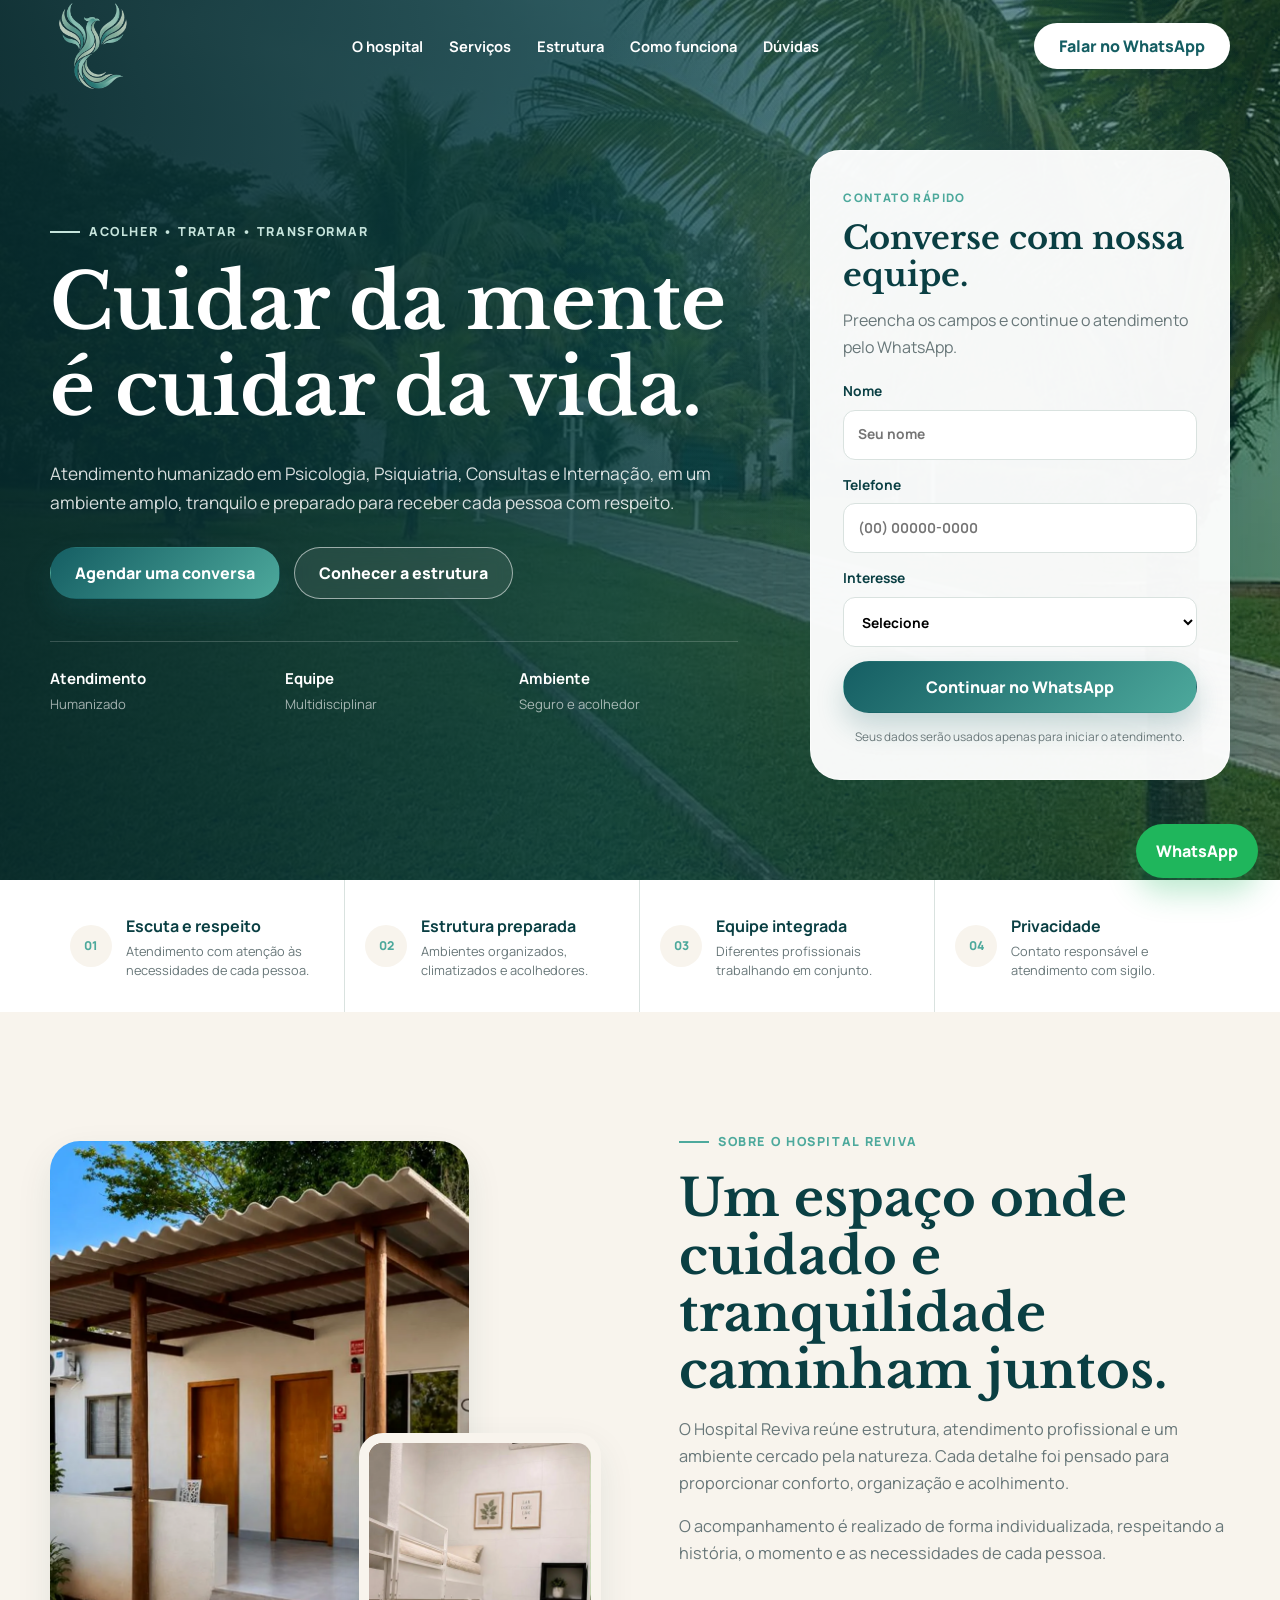
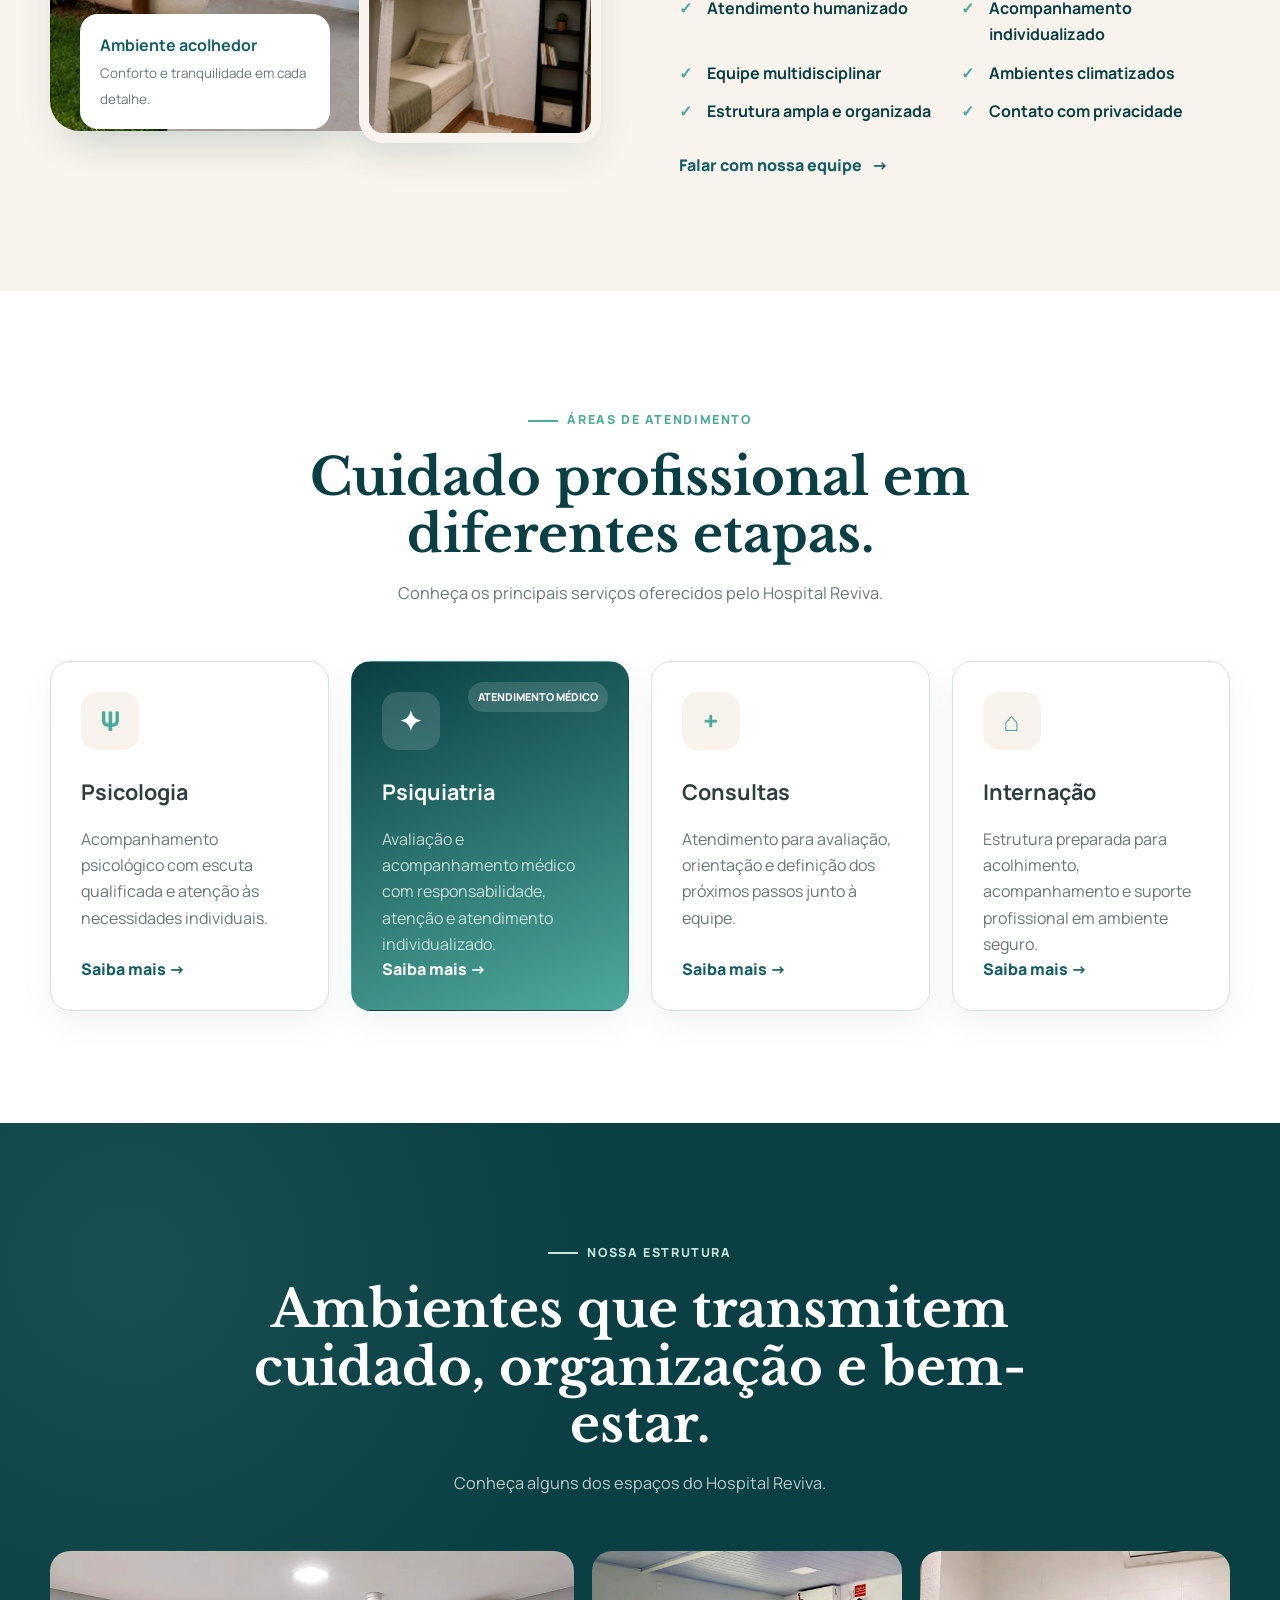
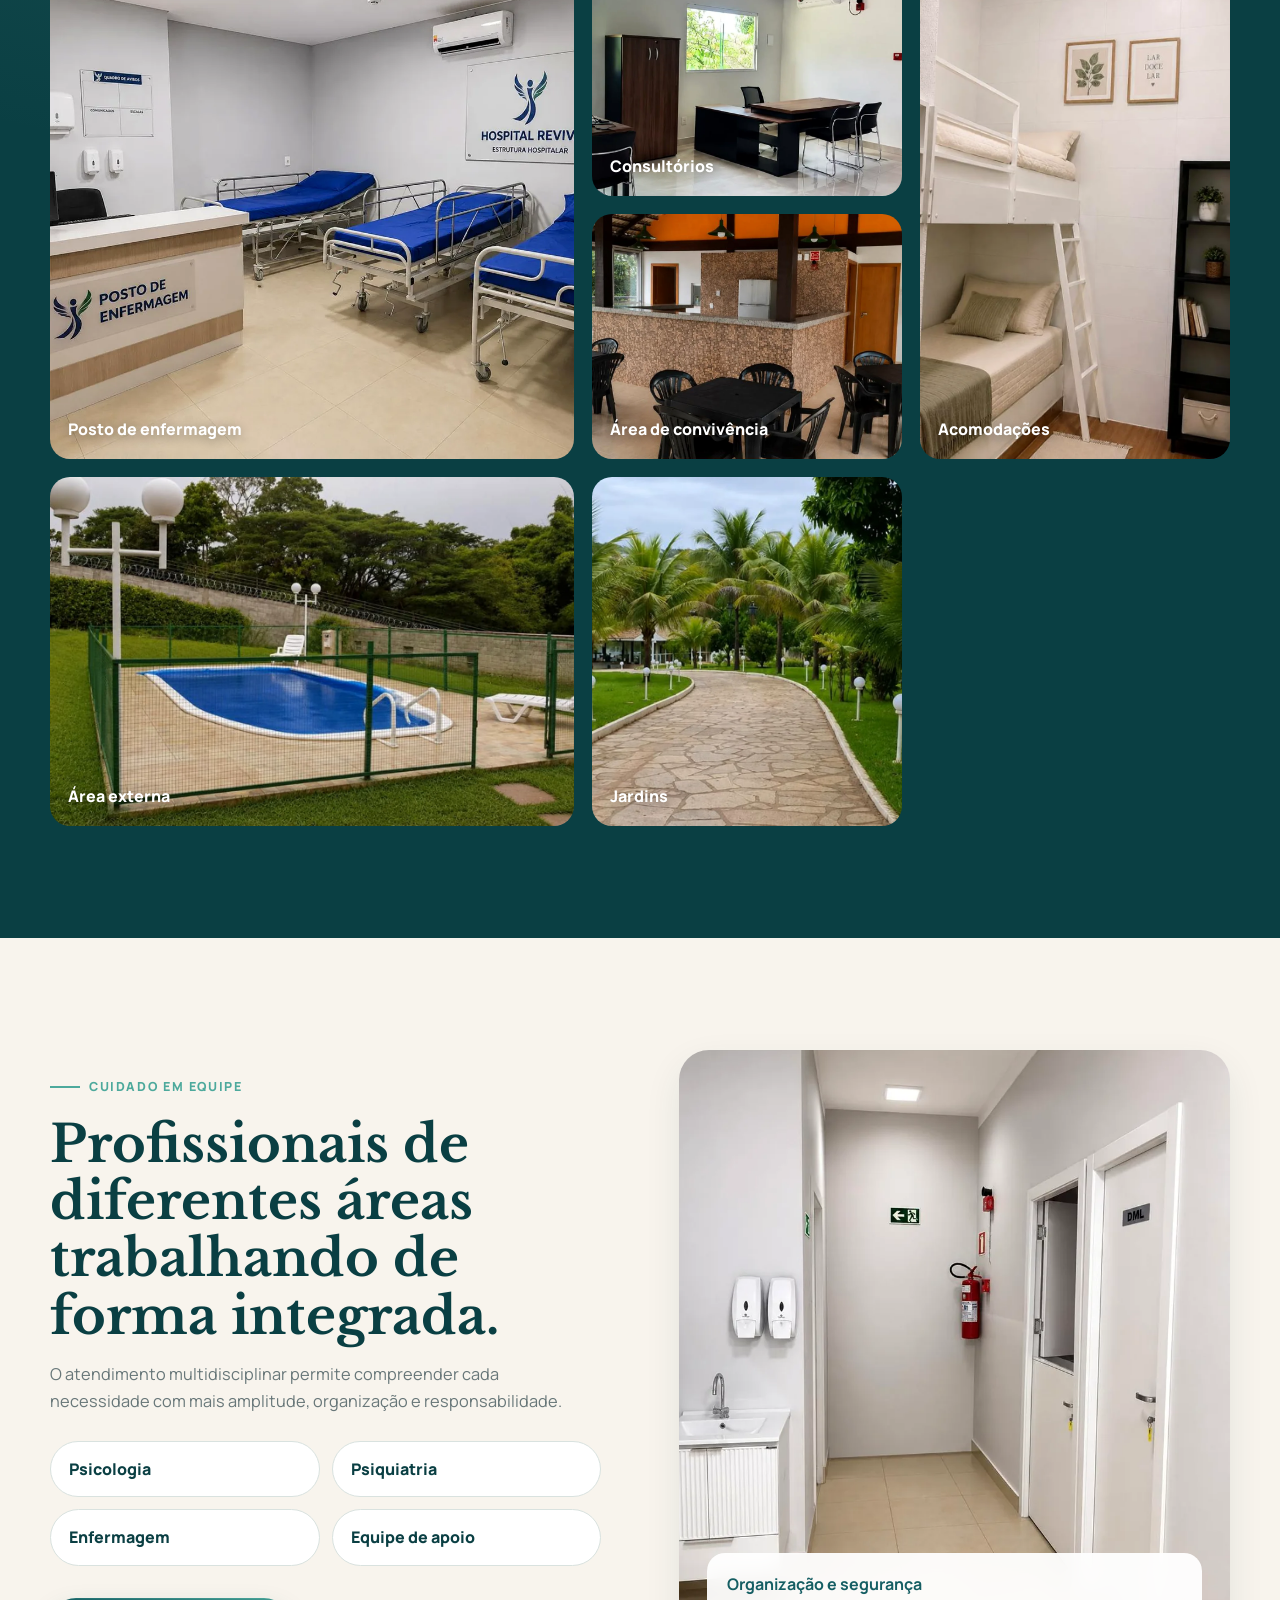
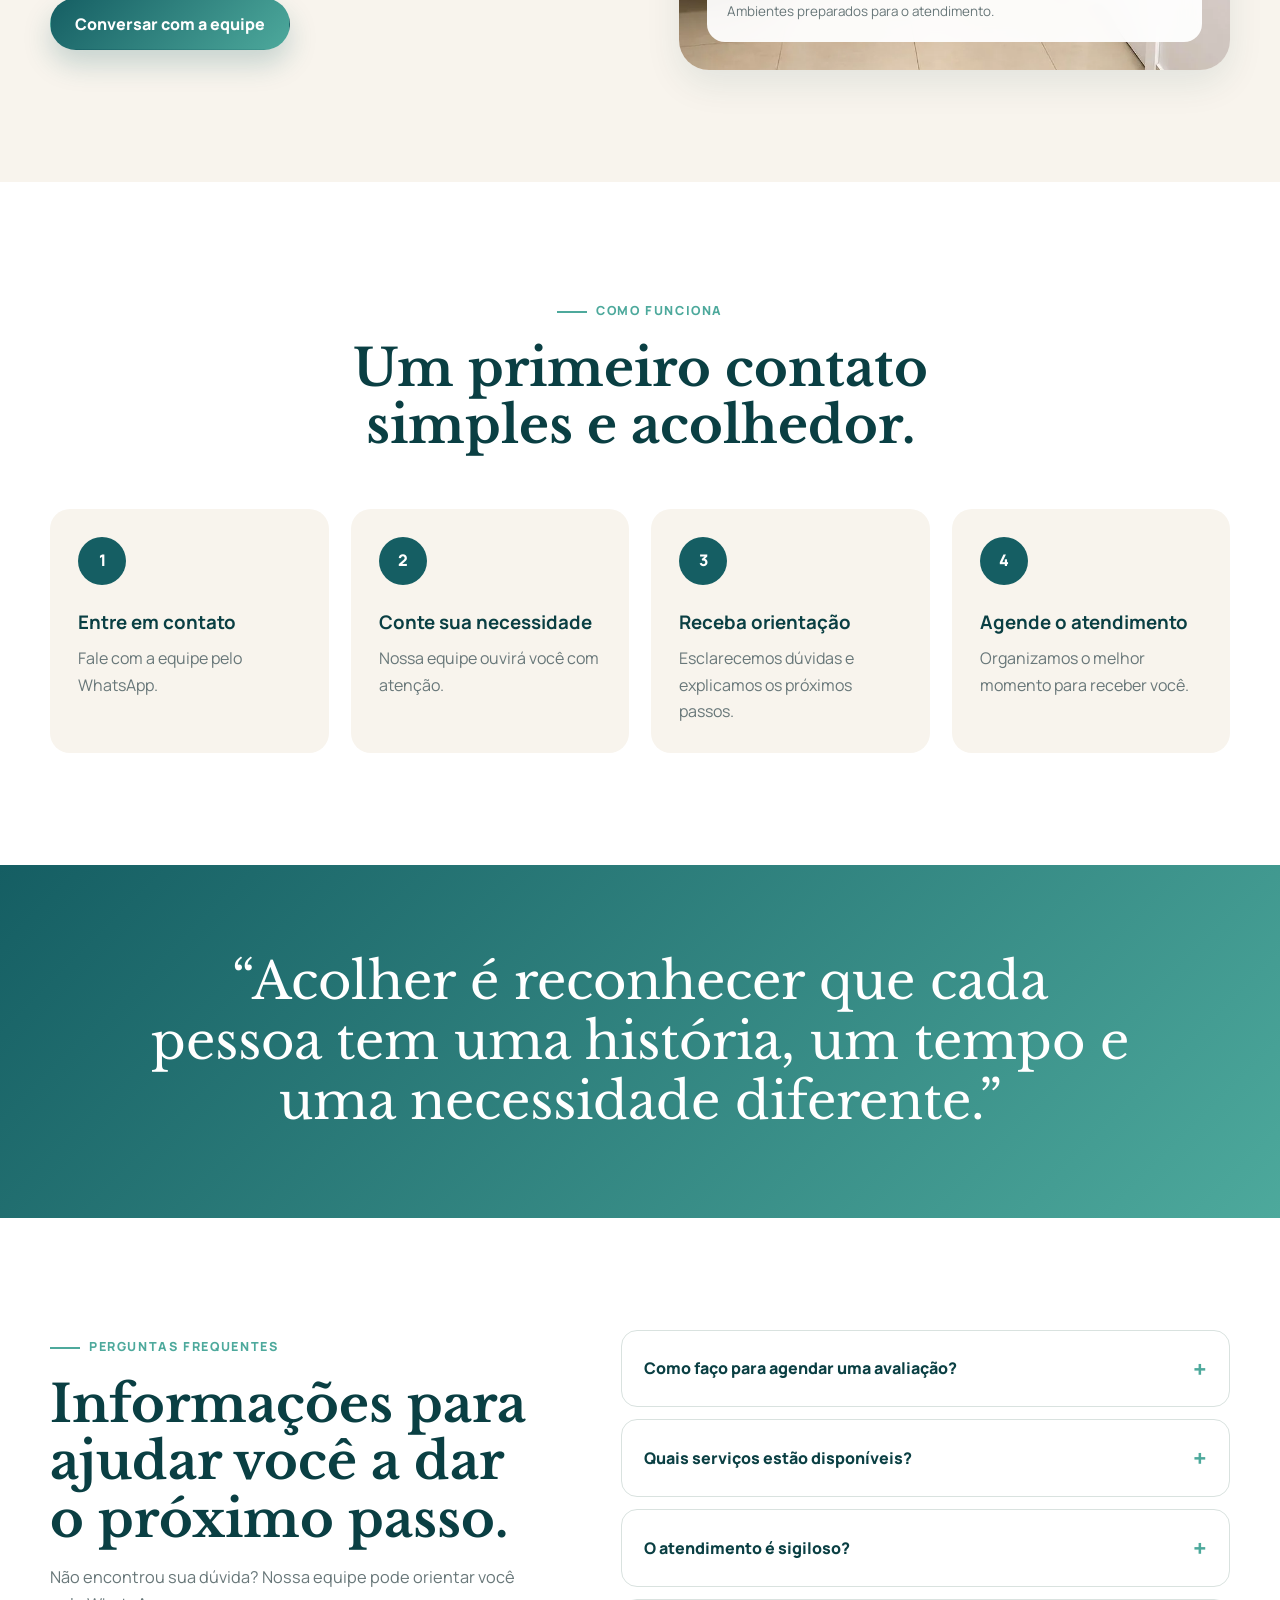
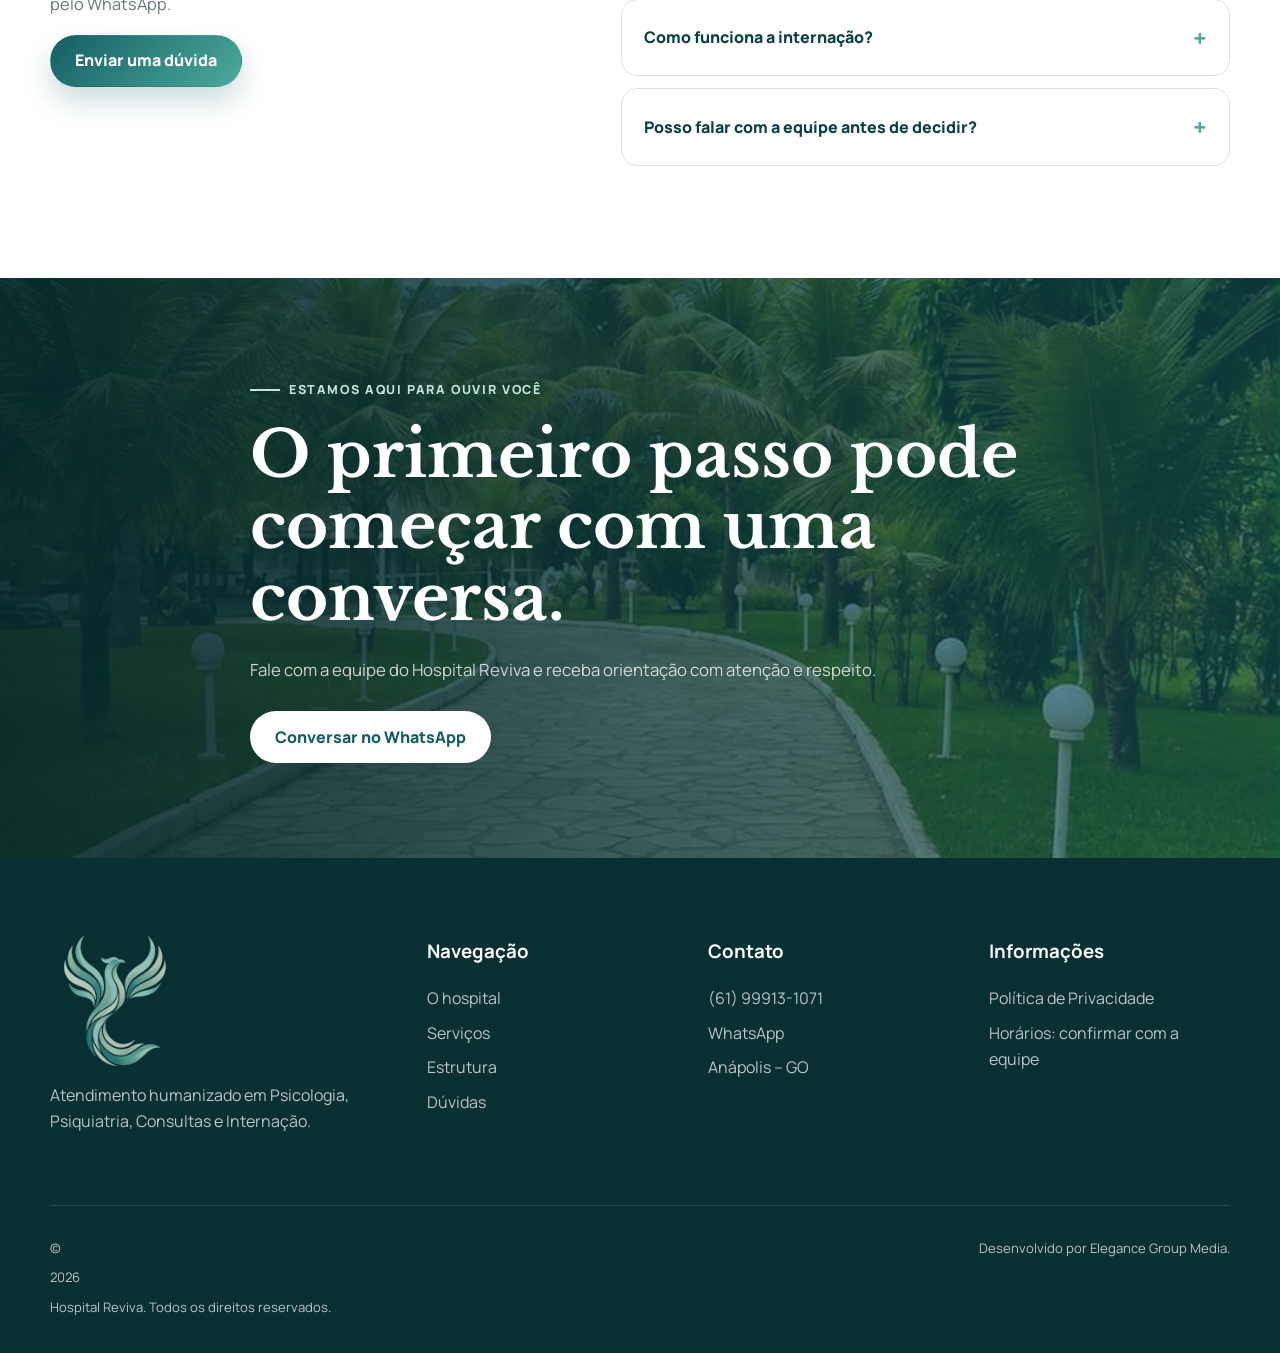
==== index.html @ 27302bc7 "Add files via upload" ====
<!doctype html>
<html lang="pt-BR">
<head>
  <meta charset="utf-8">
  <meta name="viewport" content="width=device-width, initial-scale=1">
  <meta name="theme-color" content="#155e63">
  <link rel="icon" type="image/x-icon" href="assets/icons/favicon.ico?v=3">
  <link rel="icon" type="image/png" sizes="32x32" href="assets/icons/favicon-32x32.png?v=3">
  <link rel="apple-touch-icon" sizes="180x180" href="assets/icons/apple-touch-icon.png?v=3">
  <link rel="manifest" href="site.webmanifest?v=3">

  <meta name="description" content="Hospital Reviva: atendimento humanizado em Psicologia, Psiquiatria, Consultas e Internação, em uma estrutura acolhedora e preparada.">
  <meta name="robots" content="index,follow">
  <meta property="og:type" content="website">
  <meta property="og:locale" content="pt_BR">
  <meta property="og:title" content="Hospital Reviva | Cuidado e acolhimento">
  <meta property="og:description" content="Conheça a estrutura do Hospital Reviva e fale com nossa equipe pelo WhatsApp.">
  <meta property="og:image" content="assets/images/hero.webp">
  <title>Hospital Reviva | Cuidado e acolhimento</title>
<link rel="preload" as="image" href="assets/images/hero.webp" type="image/webp">
  <link rel="preconnect" href="https://fonts.googleapis.com">
  <link rel="preconnect" href="https://fonts.gstatic.com" crossorigin>
  <link href="https://fonts.googleapis.com/css2?family=Libre+Baskerville:wght@400;700&family=Manrope:wght@400;500;600;700;800&display=swap" rel="stylesheet">
  <link rel="stylesheet" href="style.css">

  <script type="application/ld+json">
  {
    "@context":"https://schema.org",
    "@type":"Hospital",
    "name":"Hospital Reviva",
    "description":"Atendimento humanizado em Psicologia, Psiquiatria, Consultas e Internação.",
    "telephone":"+55 61 99913-1071",
    "image":"assets/images/hero.webp",
    "url":"https://SEU-DOMINIO.com.br"
  }
  </script>
</head>
<body>
  <a class="skip-link" href="#conteudo">Ir para o conteúdo</a>

  <header class="header" id="topo">
    <div class="container header__inner">
      <a href="#inicio" class="brand" aria-label="Hospital Reviva">
        <img src="assets/logo/logo-reviva.png?v=3" alt="Hospital Reviva">
      </a>

      <button class="menu-button" aria-label="Abrir menu" aria-controls="menu" aria-expanded="false">
        <span></span><span></span><span></span>
      </button>

      <nav class="menu" id="menu" aria-label="Menu principal">
        <a href="#sobre">O hospital</a>
        <a href="#servicos">Serviços</a>
        <a href="#estrutura">Estrutura</a>
        <a href="#como-funciona">Como funciona</a>
        <a href="#duvidas">Dúvidas</a>
      </nav>

      <a class="button button--header whatsapp-link" target="_blank" rel="noopener"
         href="https://wa.me/5561999131071?text=Olá%2C%20gostaria%20de%20mais%20informações%20sobre%20o%20Hospital%20Reviva.">
        Falar no WhatsApp
      </a>
    </div>
  </header>

  <main id="conteudo">
    <section class="hero" id="inicio">
      <div class="hero__image" aria-hidden="true"></div>
      <div class="hero__shade" aria-hidden="true"></div>

      <div class="container hero__grid">
        <div class="hero__content reveal">
          <span class="overline overline--light">Acolher • Tratar • Transformar</span>
          <h1>Cuidar da mente é cuidar da vida.</h1>
          <p>
            Atendimento humanizado em Psicologia, Psiquiatria, Consultas e Internação,
            em um ambiente amplo, tranquilo e preparado para receber cada pessoa com respeito.
          </p>

          <div class="hero__actions">
            <a class="button button--primary whatsapp-link" target="_blank" rel="noopener"
               href="https://wa.me/5561999131071?text=Olá%2C%20gostaria%20de%20agendar%20uma%20avaliação%20no%20Hospital%20Reviva.">
              Agendar uma conversa
            </a>
            <a class="button button--ghost" href="#estrutura">Conhecer a estrutura</a>
          </div>

          <div class="hero__badges">
            <div><strong>Atendimento</strong><span>Humanizado</span></div>
            <div><strong>Equipe</strong><span>Multidisciplinar</span></div>
            <div><strong>Ambiente</strong><span>Seguro e acolhedor</span></div>
          </div>
        </div>

        <aside class="lead-card reveal" aria-label="Contato rápido">
          <span class="lead-card__tag">Contato rápido</span>
          <h2>Converse com nossa equipe.</h2>
          <p>Preencha os campos e continue o atendimento pelo WhatsApp.</p>

          <form id="lead-form">
            <label>
              Nome
              <input id="nome" name="nome" type="text" autocomplete="name" placeholder="Seu nome" required>
            </label>
            <label>
              Telefone
              <input id="telefone" name="telefone" type="tel" autocomplete="tel" placeholder="(00) 00000-0000" required>
            </label>
            <label>
              Interesse
              <select id="interesse" name="interesse" required>
                <option value="">Selecione</option>
                <option>Psicologia</option>
                <option>Psiquiatria</option>
                <option>Consultas</option>
                <option>Internação</option>
                <option>Informações gerais</option>
              </select>
            </label>
            <button class="button button--primary button--full" type="submit">Continuar no WhatsApp</button>
            <small>Seus dados serão usados apenas para iniciar o atendimento.</small>
          </form>
        </aside>
      </div>
    </section>

    <section class="quick-trust" aria-label="Diferenciais">
      <div class="container quick-trust__grid">
        <article><span>01</span><div><strong>Escuta e respeito</strong><p>Atendimento com atenção às necessidades de cada pessoa.</p></div></article>
        <article><span>02</span><div><strong>Estrutura preparada</strong><p>Ambientes organizados, climatizados e acolhedores.</p></div></article>
        <article><span>03</span><div><strong>Equipe integrada</strong><p>Diferentes profissionais trabalhando em conjunto.</p></div></article>
        <article><span>04</span><div><strong>Privacidade</strong><p>Contato responsável e atendimento com sigilo.</p></div></article>
      </div>
    </section>

    <section class="section section--cream" id="sobre">
      <div class="container split">
        <div class="photo-stack reveal">
          <img class="photo-stack__main" src="assets/images/about.webp" alt="Área externa do Hospital Reviva" loading="lazy">
          <img class="photo-stack__small" src="assets/images/room.webp" alt="Acomodação do Hospital Reviva" loading="lazy">
          <div class="photo-stack__seal">
            <strong>Ambiente acolhedor</strong>
            <span>Conforto e tranquilidade em cada detalhe.</span>
          </div>
        </div>

        <div class="section-copy reveal">
          <span class="overline">Sobre o Hospital Reviva</span>
          <h2>Um espaço onde cuidado e tranquilidade caminham juntos.</h2>
          <p>
            O Hospital Reviva reúne estrutura, atendimento profissional e um ambiente cercado pela natureza.
            Cada detalhe foi pensado para proporcionar conforto, organização e acolhimento.
          </p>
          <p>
            O acompanhamento é realizado de forma individualizada, respeitando a história,
            o momento e as necessidades de cada pessoa.
          </p>

          <div class="feature-list">
            <span>Atendimento humanizado</span>
            <span>Acompanhamento individualizado</span>
            <span>Equipe multidisciplinar</span>
            <span>Ambientes climatizados</span>
            <span>Estrutura ampla e organizada</span>
            <span>Contato com privacidade</span>
          </div>

          <a class="text-link whatsapp-link" target="_blank" rel="noopener"
             href="https://wa.me/5561999131071?text=Olá%2C%20gostaria%20de%20conhecer%20melhor%20o%20Hospital%20Reviva.">
            Falar com nossa equipe <span>→</span>
          </a>
        </div>
      </div>
    </section>

    <section class="section" id="servicos">
      <div class="container">
        <div class="section-heading reveal">
          <span class="overline">Áreas de atendimento</span>
          <h2>Cuidado profissional em diferentes etapas.</h2>
          <p>Conheça os principais serviços oferecidos pelo Hospital Reviva.</p>
        </div>

        <div class="cards">
          <article class="service-card reveal">
            <div class="service-card__icon">Ψ</div>
            <h3>Psicologia</h3>
            <p>Acompanhamento psicológico com escuta qualificada e atenção às necessidades individuais.</p>
            <a class="whatsapp-link" target="_blank" rel="noopener"
               href="https://wa.me/5561999131071?text=Olá%2C%20gostaria%20de%20informações%20sobre%20Psicologia.">Saiba mais →</a>
          </article>

          <article class="service-card service-card--featured reveal">
            <span class="service-card__label">Atendimento médico</span>
            <div class="service-card__icon">✦</div>
            <h3>Psiquiatria</h3>
            <p>Avaliação e acompanhamento médico com responsabilidade, atenção e atendimento individualizado.</p>
            <a class="whatsapp-link" target="_blank" rel="noopener"
               href="https://wa.me/5561999131071?text=Olá%2C%20gostaria%20de%20informações%20sobre%20Psiquiatria.">Saiba mais →</a>
          </article>

          <article class="service-card reveal">
            <div class="service-card__icon">+</div>
            <h3>Consultas</h3>
            <p>Atendimento para avaliação, orientação e definição dos próximos passos junto à equipe.</p>
            <a class="whatsapp-link" target="_blank" rel="noopener"
               href="https://wa.me/5561999131071?text=Olá%2C%20gostaria%20de%20informações%20sobre%20Consultas.">Saiba mais →</a>
          </article>

          <article class="service-card reveal">
            <div class="service-card__icon">⌂</div>
            <h3>Internação</h3>
            <p>Estrutura preparada para acolhimento, acompanhamento e suporte profissional em ambiente seguro.</p>
            <a class="whatsapp-link" target="_blank" rel="noopener"
               href="https://wa.me/5561999131071?text=Olá%2C%20gostaria%20de%20informações%20sobre%20Internação.">Saiba mais →</a>
          </article>
        </div>
      </div>
    </section>

    <section class="section section--dark" id="estrutura">
      <div class="container">
        <div class="section-heading section-heading--light reveal">
          <span class="overline overline--light">Nossa estrutura</span>
          <h2>Ambientes que transmitem cuidado, organização e bem-estar.</h2>
          <p>Conheça alguns dos espaços do Hospital Reviva.</p>
        </div>

        <div class="gallery">
          <figure class="gallery__item gallery__item--large reveal">
            <img src="assets/images/nursing.webp" alt="Posto de enfermagem do Hospital Reviva" loading="lazy">
            <figcaption>Posto de enfermagem</figcaption>
          </figure>
          <figure class="gallery__item reveal">
            <img src="assets/images/office.webp" alt="Consultório e área administrativa" loading="lazy">
            <figcaption>Consultórios</figcaption>
          </figure>
          <figure class="gallery__item reveal">
            <img src="assets/images/lounge.webp" alt="" loading="lazy">
            <figcaption>Área de convivência</figcaption>
          </figure>
          <figure class="gallery__item reveal">
            <img src="assets/images/pool.webp" alt="Área externa com piscina" loading="lazy">
            <figcaption>Área externa</figcaption>
          </figure>
          <figure class="gallery__item reveal">
            <img src="assets/images/garden.webp" alt="Jardins do Hospital Reviva" loading="lazy">
            <figcaption>Jardins</figcaption>
          </figure>
          <figure class="gallery__item gallery__item--tall reveal">
            <img src="assets/images/room.webp" alt="Acomodação do Hospital Reviva" loading="lazy">
            <figcaption>Acomodações</figcaption>
          </figure>
        </div>
      </div>
    </section>

    <section class="section section--cream">
      <div class="container split split--reverse">
        <div class="section-copy reveal">
          <span class="overline">Cuidado em equipe</span>
          <h2>Profissionais de diferentes áreas trabalhando de forma integrada.</h2>
          <p>
            O atendimento multidisciplinar permite compreender cada necessidade com mais amplitude,
            organização e responsabilidade.
          </p>

          <div class="pill-grid">
            <span>Psicologia</span>
            <span>Psiquiatria</span>
            <span>Enfermagem</span>
            <span>Equipe de apoio</span>
          </div>

          <a class="button button--primary whatsapp-link" target="_blank" rel="noopener"
             href="https://wa.me/5561999131071?text=Olá%2C%20gostaria%20de%20falar%20com%20a%20equipe%20do%20Hospital%20Reviva.">
            Conversar com a equipe
          </a>
        </div>

        <div class="image-panel reveal">
          <img src="assets/images/hallway.webp" alt="Corredor interno do Hospital Reviva" loading="lazy">
          <div class="image-panel__card">
            <strong>Organização e segurança</strong>
            <span>Ambientes preparados para o atendimento.</span>
          </div>
        </div>
      </div>
    </section>

    <section class="section process" id="como-funciona">
      <div class="container">
        <div class="section-heading reveal">
          <span class="overline">Como funciona</span>
          <h2>Um primeiro contato simples e acolhedor.</h2>
        </div>

        <div class="steps">
          <article class="step reveal"><span>1</span><h3>Entre em contato</h3><p>Fale com a equipe pelo WhatsApp.</p></article>
          <article class="step reveal"><span>2</span><h3>Conte sua necessidade</h3><p>Nossa equipe ouvirá você com atenção.</p></article>
          <article class="step reveal"><span>3</span><h3>Receba orientação</h3><p>Esclarecemos dúvidas e explicamos os próximos passos.</p></article>
          <article class="step reveal"><span>4</span><h3>Agende o atendimento</h3><p>Organizamos o melhor momento para receber você.</p></article>
        </div>
      </div>
    </section>

    <section class="statement">
      <div class="container reveal">
        <p>“Acolher é reconhecer que cada pessoa tem uma história, um tempo e uma necessidade diferente.”</p>
      </div>
    </section>

    <section class="section" id="duvidas">
      <div class="container faq-layout">
        <div class="section-copy reveal">
          <span class="overline">Perguntas frequentes</span>
          <h2>Informações para ajudar você a dar o próximo passo.</h2>
          <p>Não encontrou sua dúvida? Nossa equipe pode orientar você pelo WhatsApp.</p>
          <a class="button button--primary whatsapp-link" target="_blank" rel="noopener"
             href="https://wa.me/5561999131071?text=Olá%2C%20tenho%20uma%20dúvida%20sobre%20o%20Hospital%20Reviva.">
            Enviar uma dúvida
          </a>
        </div>

        <div class="accordion reveal">
          <article class="faq-item">
            <button aria-expanded="false">Como faço para agendar uma avaliação?<span>+</span></button>
            <div><p>Entre em contato pelo WhatsApp. A equipe fará uma conversa inicial e orientará os próximos passos.</p></div>
          </article>
          <article class="faq-item">
            <button aria-expanded="false">Quais serviços estão disponíveis?<span>+</span></button>
            <div><p>O Hospital Reviva oferece Psicologia, Psiquiatria, Consultas e Internação.</p></div>
          </article>
          <article class="faq-item">
            <button aria-expanded="false">O atendimento é sigiloso?<span>+</span></button>
            <div><p>Sim. Privacidade, respeito e responsabilidade fazem parte do atendimento.</p></div>
          </article>
          <article class="faq-item">
            <button aria-expanded="false">Como funciona a internação?<span>+</span></button>
            <div><p>A equipe realiza uma avaliação inicial e apresenta as orientações adequadas para cada situação.</p></div>
          </article>
          <article class="faq-item">
            <button aria-expanded="false">Posso falar com a equipe antes de decidir?<span>+</span></button>
            <div><p>Sim. Você pode entrar em contato para esclarecer dúvidas e conhecer melhor o atendimento.</p></div>
          </article>
        </div>
      </div>
    </section>

    <section class="final-cta">
      <div class="final-cta__image" aria-hidden="true"></div>
      <div class="final-cta__overlay" aria-hidden="true"></div>
      <div class="container final-cta__content reveal">
        <span class="overline overline--light">Estamos aqui para ouvir você</span>
        <h2>O primeiro passo pode começar com uma conversa.</h2>
        <p>Fale com a equipe do Hospital Reviva e receba orientação com atenção e respeito.</p>
        <a class="button button--light whatsapp-link" target="_blank" rel="noopener"
           href="https://wa.me/5561999131071?text=Olá%2C%20gostaria%20de%20falar%20com%20o%20Hospital%20Reviva.">
          Conversar no WhatsApp
        </a>
      </div>
    </section>
  </main>

  <footer class="footer">
    <div class="container footer__grid">
      <div class="footer__brand">
        <img src="assets/logo/logo-reviva.png?v=3" alt="Hospital Reviva">
        <p>Atendimento humanizado em Psicologia, Psiquiatria, Consultas e Internação.</p>
      </div>
      <div>
        <h3>Navegação</h3>
        <a href="#sobre">O hospital</a>
        <a href="#servicos">Serviços</a>
        <a href="#estrutura">Estrutura</a>
        <a href="#duvidas">Dúvidas</a>
      </div>
      <div>
        <h3>Contato</h3>
        <a href="tel:+5561999131071">(61) 99913-1071</a>
        <a class="whatsapp-link" href="https://wa.me/5561999131071" target="_blank" rel="noopener">WhatsApp</a>
        <span>Anápolis – GO</span>
      </div>
      <div>
        <h3>Informações</h3>
        <a href="privacidade.html">Política de Privacidade</a>
        <span>Horários: confirmar com a equipe</span>
      </div>
    </div>

    <div class="container footer__bottom">
      <span>© <span id="year"></span> Hospital Reviva. Todos os direitos reservados.</span>
      <span>Desenvolvido por Elegance Group Media.</span>
    </div>
  </footer>

  <a class="floating-whatsapp whatsapp-link" target="_blank" rel="noopener"
     href="https://wa.me/5561999131071?text=Olá%2C%20gostaria%20de%20mais%20informações."
     aria-label="Falar com o Hospital Reviva pelo WhatsApp">
    WhatsApp
  </a>

  <button class="to-top" aria-label="Voltar ao topo">↑</button>
  <script src="main.js"></script>
</body>
</html>
---- style.css ----
:root{
  --teal-950:#0a3f43;
  --teal-900:#155e63;
  --teal-800:#1d777a;
  --teal-700:#4da99c;
  --teal-500:#7fbdb1;
  --mint:#c6e4dc;
  --cream:#f8f4ed;
  --sand:#e9ddca;
  --gold:#d7b56d;
  --ink:#2f3d3f;
  --muted:#687779;
  --line:#d9e2df;
  --white:#fff;
  --shadow:0 24px 70px rgba(10,63,67,.14);
  --shadow-soft:0 14px 36px rgba(10,63,67,.09);
  --radius-lg:30px;
  --radius-md:20px;
  --radius-sm:12px;
  --container:min(1180px,calc(100% - 40px));
}
*{box-sizing:border-box}
html{scroll-behavior:smooth}
body{
  margin:0;
  color:var(--ink);
  background:var(--white);
  font-family:"Manrope",sans-serif;
  line-height:1.65
}
img{display:block;max-width:100%}
a{text-decoration:none;color:inherit}
button,input,select{font:inherit}
button{cursor:pointer}
.container{width:var(--container);margin-inline:auto}
.skip-link{position:fixed;top:-80px;left:16px;z-index:9999;background:#fff;padding:10px 14px;border-radius:8px}
.skip-link:focus{top:16px}

.header{
  position:fixed;inset:0 0 auto;z-index:1000;
  transition:.3s ease
}
.header.scrolled{
  background:rgba(248,244,237,.96);
  backdrop-filter:blur(15px);
  box-shadow:0 10px 28px rgba(10,63,67,.08)
}
.header__inner{
  min-height:92px;
  display:flex;align-items:center;justify-content:space-between;gap:26px
}
.brand img{width:86px;height:86px;object-fit:contain;filter:none}
.header.scrolled .brand img{filter:none}
.menu{display:flex;gap:26px;align-items:center}
.menu a{color:#fff;font-weight:700;font-size:.92rem}
.header.scrolled .menu a{color:var(--teal-950)}
.menu a:hover{color:var(--mint)}
.header.scrolled .menu a:hover{color:var(--teal-700)}
.menu-button{display:none;width:44px;height:44px;border:0;background:transparent;flex-direction:column;justify-content:center;gap:5px}
.menu-button span{width:25px;height:2px;background:#fff;display:block;margin-inline:auto}
.header.scrolled .menu-button span{background:var(--teal-950)}

.button{
  min-height:52px;
  display:inline-flex;align-items:center;justify-content:center;
  padding:0 24px;border-radius:999px;border:1px solid transparent;
  font-weight:800;transition:.2s ease
}
.button:hover{transform:translateY(-2px)}
.button--header{min-height:46px;background:#fff;color:var(--teal-900)}
.header.scrolled .button--header{background:var(--teal-900);color:#fff}
.button--primary{background:linear-gradient(135deg,var(--teal-900),var(--teal-700));color:#fff;box-shadow:0 14px 28px rgba(21,94,99,.22)}
.button--ghost{border-color:rgba(255,255,255,.55);color:#fff;background:rgba(255,255,255,.08);backdrop-filter:blur(8px)}
.button--light{background:#fff;color:var(--teal-900)}
.button--full{width:100%}

.hero{position:relative;min-height:880px;display:grid;align-items:center;overflow:hidden;background:var(--teal-950)}
.hero__image{position:absolute;inset:0;background:url("assets/images/hero.webp") center/cover no-repeat;transform:scale(1.02)}
.hero__shade{position:absolute;inset:0;background:
 radial-gradient(circle at 72% 25%,rgba(127,189,177,.20),transparent 32%),
 linear-gradient(90deg,rgba(6,41,44,.94) 0%,rgba(10,63,67,.82) 48%,rgba(10,63,67,.46) 100%)}
.hero__grid{position:relative;z-index:2;padding-top:130px;padding-bottom:80px;display:grid;grid-template-columns:1.18fr .72fr;gap:72px;align-items:center}
.hero__content{color:#fff}
.overline{display:inline-flex;align-items:center;gap:9px;color:var(--teal-700);font-size:.78rem;font-weight:800;letter-spacing:.13em;text-transform:uppercase;margin-bottom:18px}
.overline::before{content:"";width:30px;height:2px;background:currentColor}
.overline--light{color:var(--mint)}
.hero h1,.section h2,.final-cta h2{
  font-family:"Libre Baskerville",serif;
  line-height:1.12;
  margin:0
}
.hero h1{font-size:clamp(3.4rem,6vw,6.4rem);max-width:780px}
.hero__content>p{max-width:700px;color:rgba(255,255,255,.84);font-size:1.08rem;margin:28px 0 30px}
.hero__actions{display:flex;gap:14px;flex-wrap:wrap}
.hero__badges{display:grid;grid-template-columns:repeat(3,1fr);gap:16px;margin-top:42px;padding-top:25px;border-top:1px solid rgba(255,255,255,.18)}
.hero__badges div{display:grid;gap:2px}
.hero__badges strong{font-size:.94rem}
.hero__badges span{font-size:.82rem;color:rgba(255,255,255,.62)}

.lead-card{background:rgba(255,255,255,.96);border:1px solid rgba(255,255,255,.6);border-radius:var(--radius-lg);padding:32px;box-shadow:var(--shadow)}
.lead-card__tag{font-size:.73rem;font-weight:800;letter-spacing:.12em;text-transform:uppercase;color:var(--teal-700)}
.lead-card h2{font-family:"Libre Baskerville",serif;font-size:2rem;line-height:1.18;margin:10px 0 12px;color:var(--teal-950)}
.lead-card>p{margin:0 0 20px;color:var(--muted)}
.lead-card form{display:grid;gap:14px}
.lead-card label{display:grid;gap:7px;color:var(--teal-950);font-size:.86rem;font-weight:700}
.lead-card input,.lead-card select{width:100%;min-height:50px;border:1px solid var(--line);border-radius:12px;padding:0 14px;outline:0;background:#fff}
.lead-card input:focus,.lead-card select:focus{border-color:var(--teal-700);box-shadow:0 0 0 4px rgba(77,169,156,.12)}
.lead-card small{font-size:.74rem;color:var(--muted);text-align:center}

.quick-trust{background:#fff;box-shadow:0 10px 30px rgba(10,63,67,.06)}
.quick-trust__grid{display:grid;grid-template-columns:repeat(4,1fr)}
.quick-trust article{display:flex;gap:14px;align-items:center;min-height:132px;padding:20px;border-right:1px solid var(--line)}
.quick-trust article:last-child{border-right:0}
.quick-trust article>span{flex:0 0 42px;height:42px;display:grid;place-items:center;border-radius:50%;background:var(--cream);color:var(--teal-700);font-weight:800;font-size:.76rem}
.quick-trust strong{display:block;color:var(--teal-950)}
.quick-trust p{margin:3px 0 0;color:var(--muted);font-size:.8rem;line-height:1.45}

.section{padding:112px 0}
.section--cream{background:var(--cream)}
.section--dark{background:var(--teal-950);position:relative;overflow:hidden}
.section--dark::before{content:"";position:absolute;inset:0;background:radial-gradient(circle at 10% 10%,rgba(127,189,177,.13),transparent 28%)}
.section--dark .container{position:relative}
.split{display:grid;grid-template-columns:1fr 1fr;gap:78px;align-items:center}
.split--reverse .section-copy{order:1}
.split--reverse .image-panel{order:2}
.section-copy h2,.section-heading h2{color:var(--teal-950);font-size:clamp(2.4rem,4vw,4.3rem)}
.section-copy p,.section-heading p{color:var(--muted);font-size:1.02rem}
.section-heading{max-width:780px;margin:0 auto 54px;text-align:center}
.section-heading--light h2,.section-heading--light p{color:#fff}
.section-heading--light p{opacity:.72}

.photo-stack{position:relative;min-height:620px}
.photo-stack__main{width:76%;height:590px;object-fit:cover;border-radius:var(--radius-lg);box-shadow:var(--shadow-soft)}
.photo-stack__small{position:absolute;right:0;bottom:18px;width:44%;height:310px;object-fit:cover;border:10px solid var(--cream);border-radius:24px;box-shadow:var(--shadow-soft)}
.photo-stack__seal{position:absolute;left:30px;bottom:32px;max-width:250px;background:#fff;border-radius:18px;padding:18px 20px;box-shadow:var(--shadow-soft)}
.photo-stack__seal strong{display:block;color:var(--teal-900)}
.photo-stack__seal span{font-size:.84rem;color:var(--muted)}

.feature-list{display:grid;grid-template-columns:repeat(2,1fr);gap:12px;margin:28px 0}
.feature-list span{position:relative;padding-left:28px;font-weight:700;color:var(--teal-950)}
.feature-list span::before{content:"✓";position:absolute;left:0;color:var(--teal-700)}
.text-link{display:inline-flex;gap:10px;color:var(--teal-900);font-weight:800}
.text-link span{transition:.2s}
.text-link:hover span{transform:translateX(4px)}

.cards{display:grid;grid-template-columns:repeat(4,1fr);gap:22px}
.service-card{position:relative;min-height:350px;padding:30px;background:#fff;border:1px solid var(--line);border-radius:var(--radius-md);box-shadow:0 14px 34px rgba(10,63,67,.06);transition:.25s}
.service-card:hover{transform:translateY(-8px);box-shadow:var(--shadow-soft);border-color:#b9d8d1}
.service-card--featured{background:linear-gradient(160deg,var(--teal-950),var(--teal-700));color:#fff;border-color:transparent}
.service-card__label{position:absolute;top:20px;right:20px;padding:6px 10px;border-radius:999px;background:rgba(255,255,255,.14);font-size:.68rem;font-weight:800;text-transform:uppercase}
.service-card__icon{width:58px;height:58px;border-radius:16px;display:grid;place-items:center;background:var(--cream);color:var(--teal-700);font-size:1.7rem;font-weight:800}
.service-card--featured .service-card__icon{background:rgba(255,255,255,.14);color:#fff}
.service-card h3{margin:24px 0 10px;font-size:1.35rem}
.service-card p{color:var(--muted)}
.service-card--featured p{color:rgba(255,255,255,.74)}
.service-card a{position:absolute;left:30px;bottom:28px;color:var(--teal-900);font-weight:800}
.service-card--featured a{color:#fff}

.gallery{display:grid;grid-template-columns:1.35fr .8fr .8fr;grid-template-rows:repeat(2,245px);gap:18px}
.gallery__item{position:relative;overflow:hidden;border-radius:20px;margin:0}
.gallery__item--large{grid-row:1/span 2}
.gallery__item--tall{grid-row:1/span 2;grid-column:3}
.gallery__item img{width:100%;height:100%;object-fit:cover;transition:.45s}
.gallery__item:hover img{transform:scale(1.045)}
.gallery__item figcaption{position:absolute;left:18px;bottom:16px;color:#fff;font-weight:800;text-shadow:0 2px 12px rgba(0,0,0,.4)}

.pill-grid{display:grid;grid-template-columns:repeat(2,1fr);gap:12px;margin:26px 0 32px}
.pill-grid span{padding:14px 18px;background:#fff;border:1px solid var(--line);border-radius:999px;font-weight:800;color:var(--teal-950)}
.image-panel{position:relative}
.image-panel img{width:100%;height:620px;object-fit:cover;border-radius:var(--radius-lg);box-shadow:var(--shadow-soft)}
.image-panel__card{position:absolute;left:28px;right:28px;bottom:28px;background:rgba(255,255,255,.94);backdrop-filter:blur(10px);border-radius:18px;padding:18px 20px}
.image-panel__card strong{display:block;color:var(--teal-900)}
.image-panel__card span{font-size:.84rem;color:var(--muted)}

.process{background:#fff}
.steps{display:grid;grid-template-columns:repeat(4,1fr);gap:22px}
.step{background:var(--cream);border-radius:var(--radius-md);padding:28px;min-height:230px}
.step>span{width:48px;height:48px;border-radius:50%;display:grid;place-items:center;background:var(--teal-900);color:#fff;font-weight:800}
.step h3{color:var(--teal-950);margin:22px 0 8px}
.step p{margin:0;color:var(--muted)}

.statement{padding:86px 0;background:linear-gradient(135deg,var(--teal-900),var(--teal-700))}
.statement p{max-width:1000px;margin:0 auto;color:#fff;text-align:center;font-family:"Libre Baskerville",serif;font-size:clamp(2rem,4vw,4.1rem);line-height:1.18}

.faq-layout{display:grid;grid-template-columns:.9fr 1.1fr;gap:72px;align-items:start}
.accordion{display:grid;gap:12px}
.faq-item{border:1px solid var(--line);border-radius:16px;overflow:hidden;background:#fff}
.faq-item button{width:100%;min-height:72px;padding:18px 22px;border:0;background:transparent;display:flex;align-items:center;justify-content:space-between;text-align:left;color:var(--teal-950);font-weight:800}
.faq-item button span{font-size:1.5rem;color:var(--teal-700);transition:.2s}
.faq-item.open button span{transform:rotate(45deg)}
.faq-item>div{max-height:0;overflow:hidden;transition:max-height .3s ease}
.faq-item>div p{margin:0;padding:0 22px 20px;color:var(--muted)}

.final-cta{position:relative;min-height:580px;display:grid;align-items:center;overflow:hidden}
.final-cta__image{position:absolute;inset:0;background:url("assets/images/cta.webp") center/cover no-repeat}
.final-cta__overlay{position:absolute;inset:0;background:linear-gradient(90deg,rgba(6,41,44,.92),rgba(21,94,99,.55))}
.final-cta__content{position:relative;z-index:2;color:#fff;max-width:780px}
.final-cta h2{font-size:clamp(2.7rem,5vw,5rem)}
.final-cta p{color:rgba(255,255,255,.78);font-size:1.05rem;max-width:680px;margin:22px 0 28px}

.footer{background:#082f32;color:rgba(255,255,255,.72);padding:78px 0 26px}
.footer__grid{display:grid;grid-template-columns:1.4fr repeat(3,1fr);gap:40px}
.footer h3{color:#fff;margin-top:0}
.footer a,.footer span{display:block;margin:8px 0}
.footer__brand img{width:130px;filter:none}
.footer__brand p{max-width:360px}
.footer__bottom{display:flex;justify-content:space-between;gap:20px;border-top:1px solid rgba(255,255,255,.1);margin-top:54px;padding-top:24px;font-size:.82rem}

.floating-whatsapp{position:fixed;right:22px;bottom:22px;z-index:900;min-height:54px;padding:0 20px;border-radius:999px;background:#1fb65c;color:#fff;display:flex;align-items:center;font-weight:800;box-shadow:0 14px 30px rgba(31,182,92,.3)}
.to-top{position:fixed;right:28px;bottom:90px;z-index:890;width:44px;height:44px;border-radius:50%;border:0;background:var(--teal-900);color:#fff;opacity:0;visibility:hidden;transition:.2s}
.to-top.visible{opacity:1;visibility:visible}

.reveal{opacity:0;transform:translateY(24px);transition:opacity .65s ease,transform .65s ease}
.reveal.visible{opacity:1;transform:none}

@media(max-width:1080px){
  .menu{gap:16px}
  .button--header{display:none}
  .hero__grid{grid-template-columns:1fr .82fr;gap:36px}
  .quick-trust__grid{grid-template-columns:repeat(2,1fr)}
  .quick-trust article:nth-child(2){border-right:0}
  .quick-trust article:nth-child(-n+2){border-bottom:1px solid var(--line)}
  .cards{grid-template-columns:repeat(2,1fr)}
  .steps{grid-template-columns:repeat(2,1fr)}
  .footer__grid{grid-template-columns:1.5fr 1fr 1fr}
  .footer__grid>div:last-child{grid-column:2}
}
@media(max-width:820px){
  :root{--container:min(100% - 28px,1180px)}
  .header{background:rgba(10,63,67,.72);backdrop-filter:blur(10px)}
  .header__inner{min-height:78px}
  .brand img{width:72px;height:72px}
  .menu-button{display:flex}
  .menu{position:fixed;left:14px;right:14px;top:78px;display:grid;gap:0;padding:12px;background:#fff;border-radius:16px;box-shadow:var(--shadow-soft);opacity:0;visibility:hidden;transform:translateY(-10px);transition:.2s}
  .menu.open{opacity:1;visibility:visible;transform:none}
  .menu a,.header.scrolled .menu a{color:var(--teal-950);padding:13px 12px;border-bottom:1px solid var(--line)}
  .menu a:last-child{border-bottom:0}
  .hero{min-height:auto}
  .hero__grid{grid-template-columns:1fr;padding-top:130px;padding-bottom:80px}
  .hero h1{font-size:clamp(3rem,11vw,4.8rem)}
  .lead-card{max-width:620px}
  .split,.faq-layout{grid-template-columns:1fr;gap:48px}
  .split--reverse .section-copy,.split--reverse .image-panel{order:initial}
  .gallery{grid-template-columns:1fr 1fr;grid-template-rows:340px repeat(2,220px)}
  .gallery__item--large{grid-column:1/span 2;grid-row:auto}
  .gallery__item--tall{grid-row:auto;grid-column:auto}
  .footer__grid{grid-template-columns:repeat(2,1fr)}
  .footer__grid>div:last-child{grid-column:auto}
}
@media(max-width:560px){
  .section{padding:78px 0}
  .hero__actions{display:grid}
  .hero__actions .button{width:100%}
  .hero__badges{grid-template-columns:1fr}
  .quick-trust__grid{grid-template-columns:1fr}
  .quick-trust article{border-right:0;border-bottom:1px solid var(--line)}
  .cards,.steps,.feature-list,.pill-grid{grid-template-columns:1fr}
  .photo-stack{min-height:auto;display:grid;gap:14px}
  .photo-stack__main{width:100%;height:460px}
  .photo-stack__small{position:static;width:100%;height:280px;border:0}
  .photo-stack__seal{position:static;max-width:none}
  .gallery{grid-template-columns:1fr;grid-template-rows:repeat(6,250px)}
  .gallery__item--large{grid-column:auto}
  .image-panel img{height:520px}
  .footer__grid{grid-template-columns:1fr}
  .footer__bottom{flex-direction:column}
  .floating-whatsapp{left:14px;right:14px;justify-content:center}
  .to-top{right:18px;bottom:88px}
}
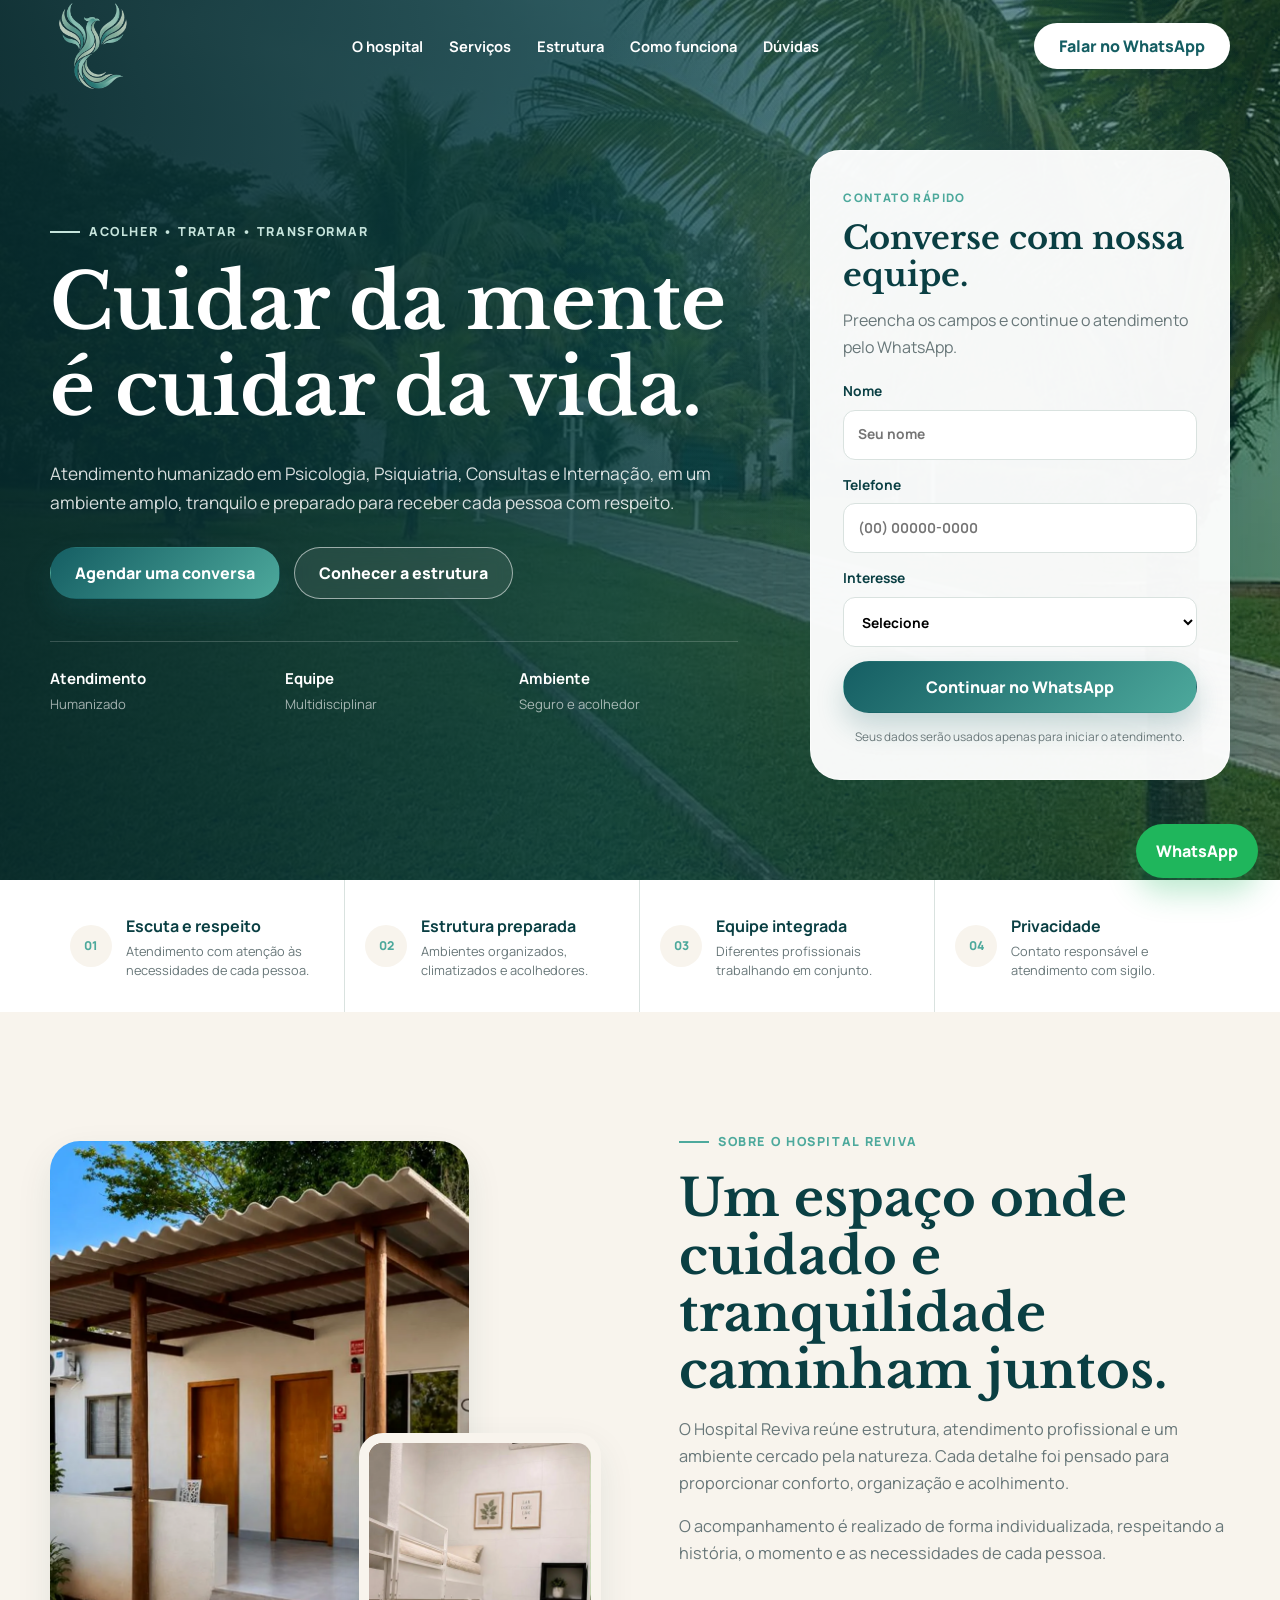
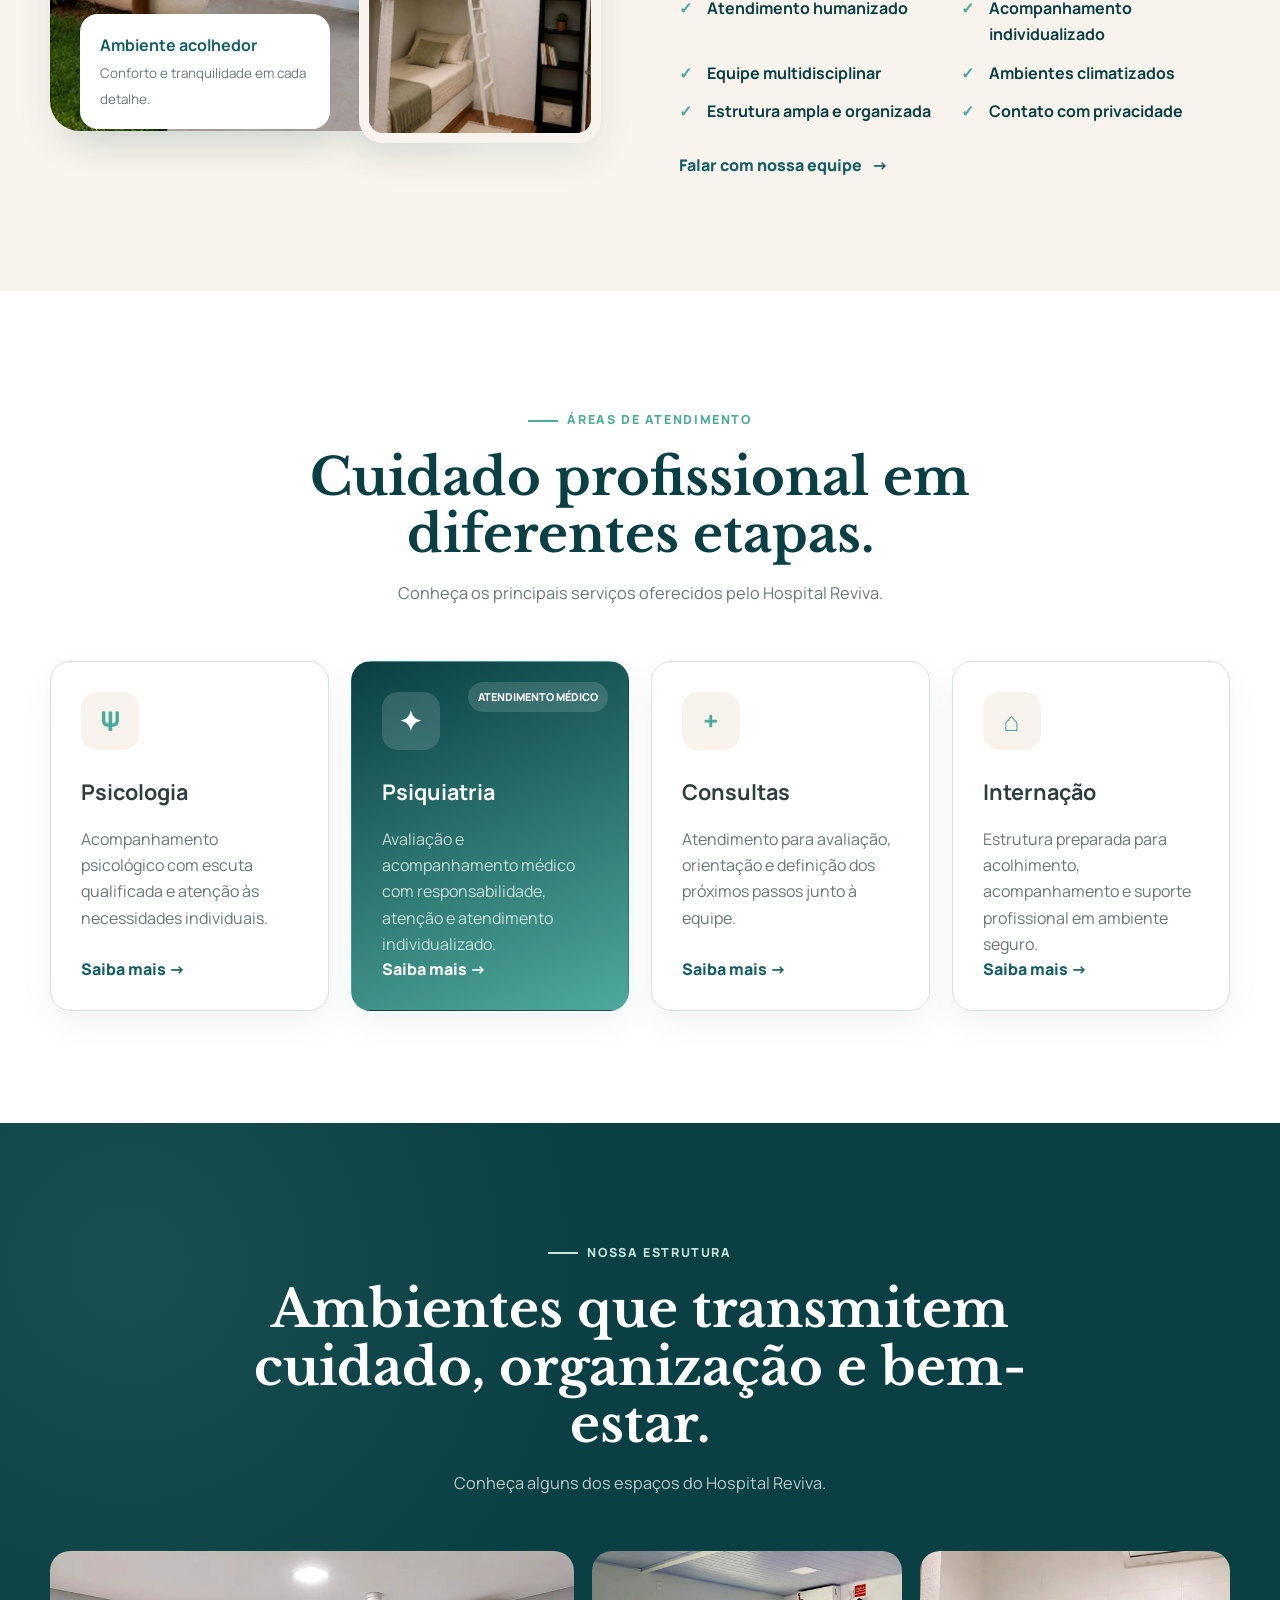
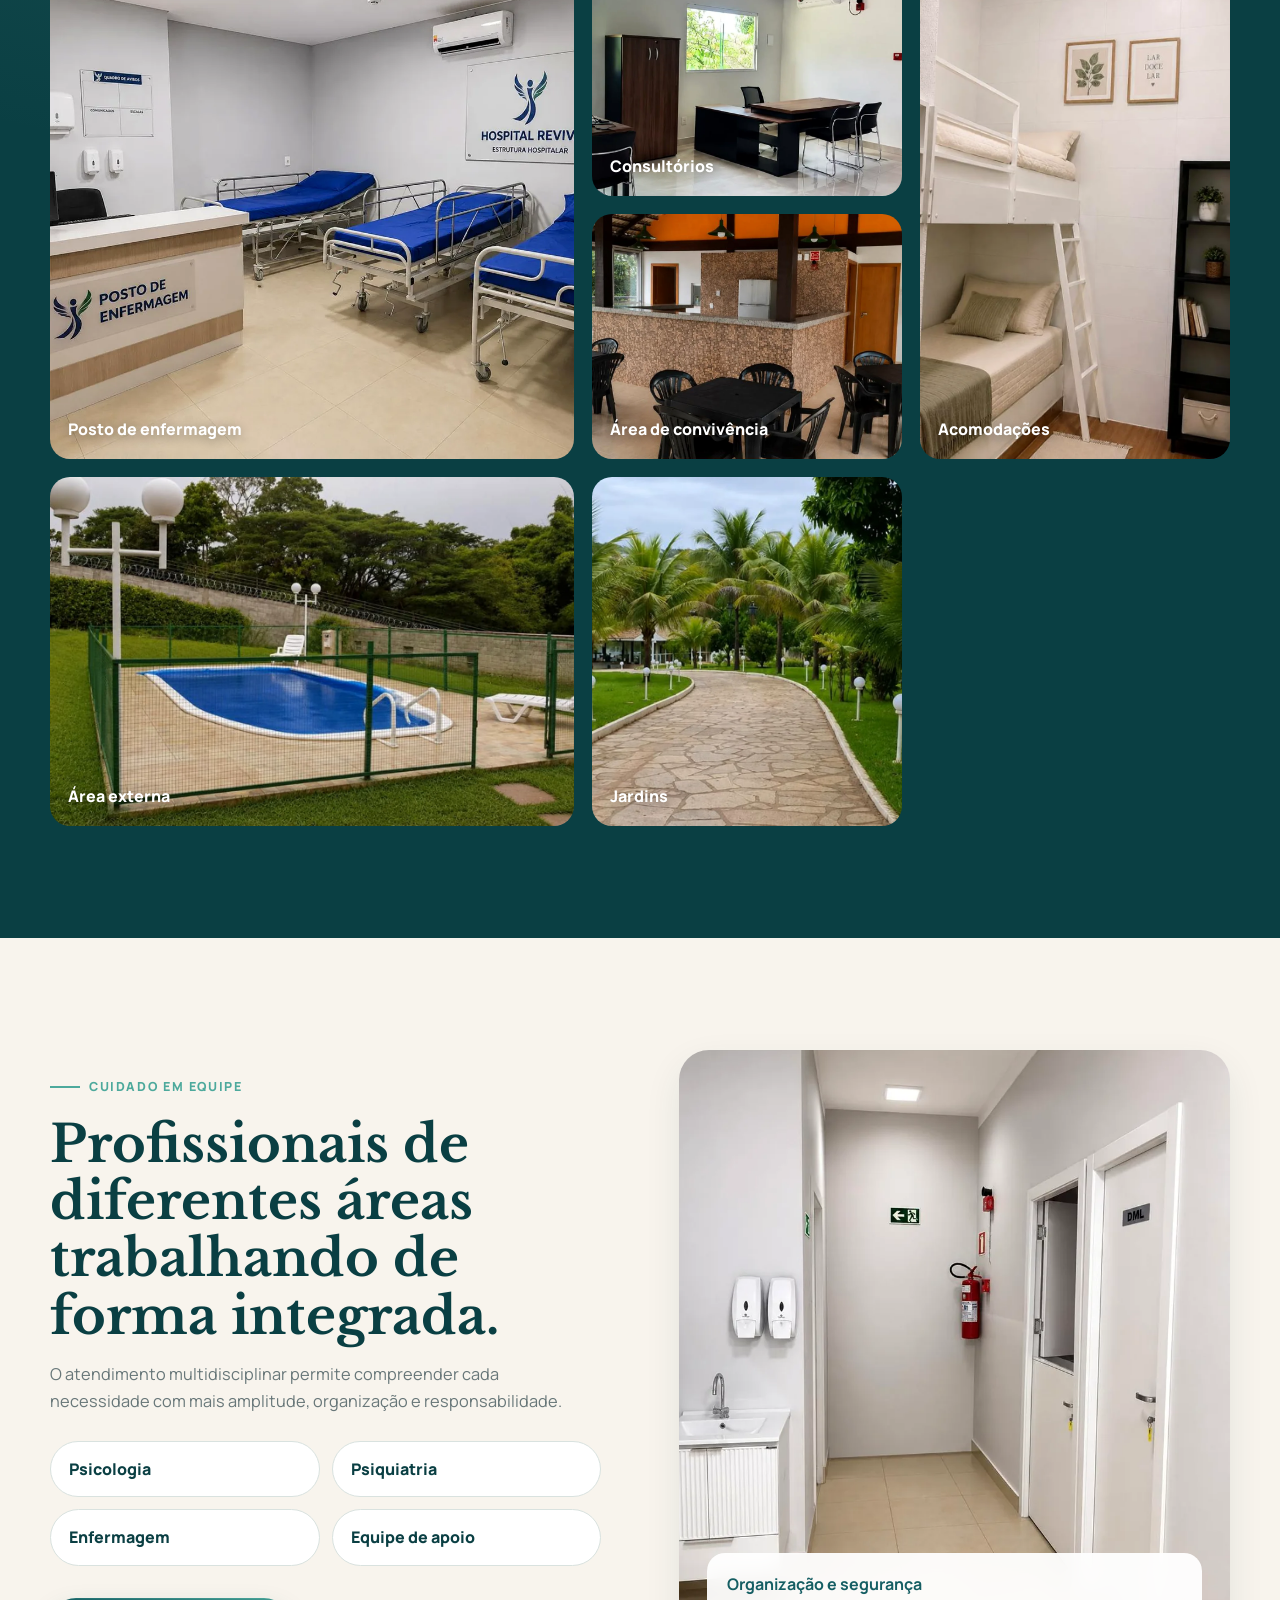
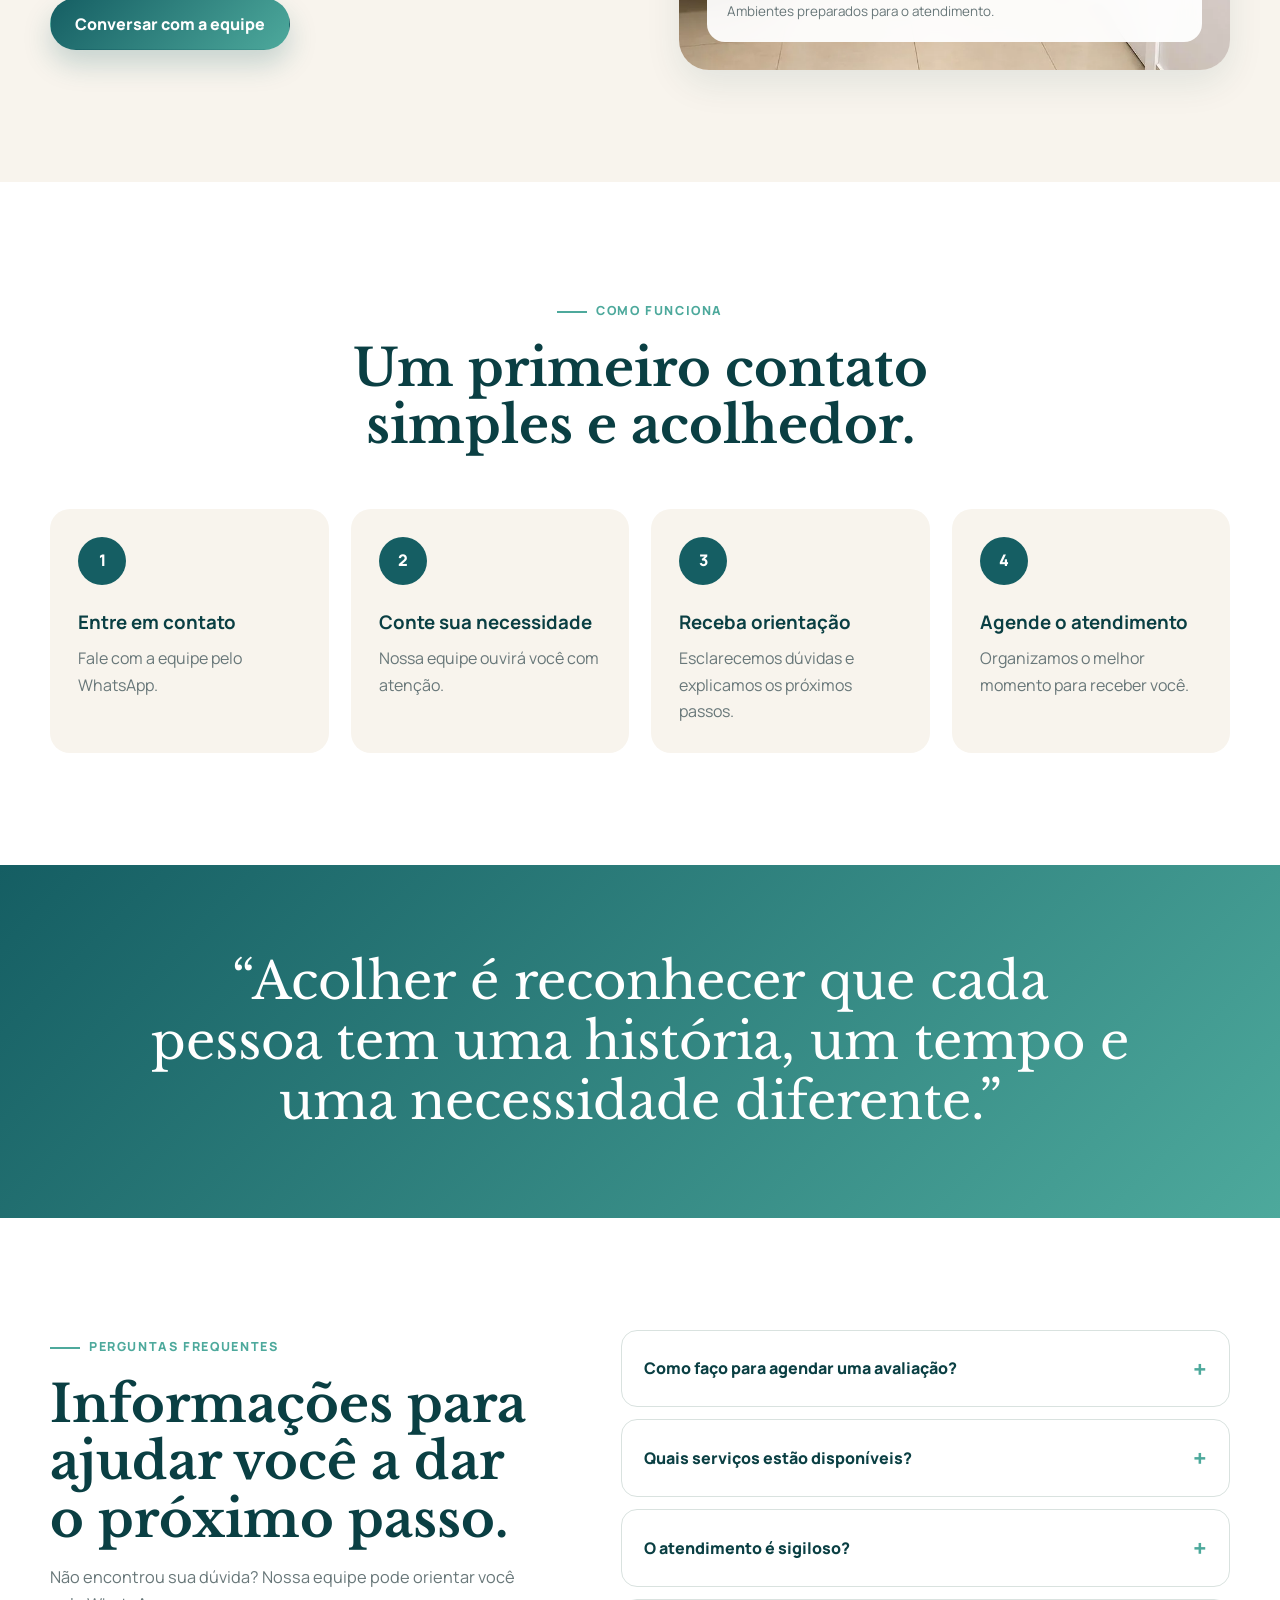
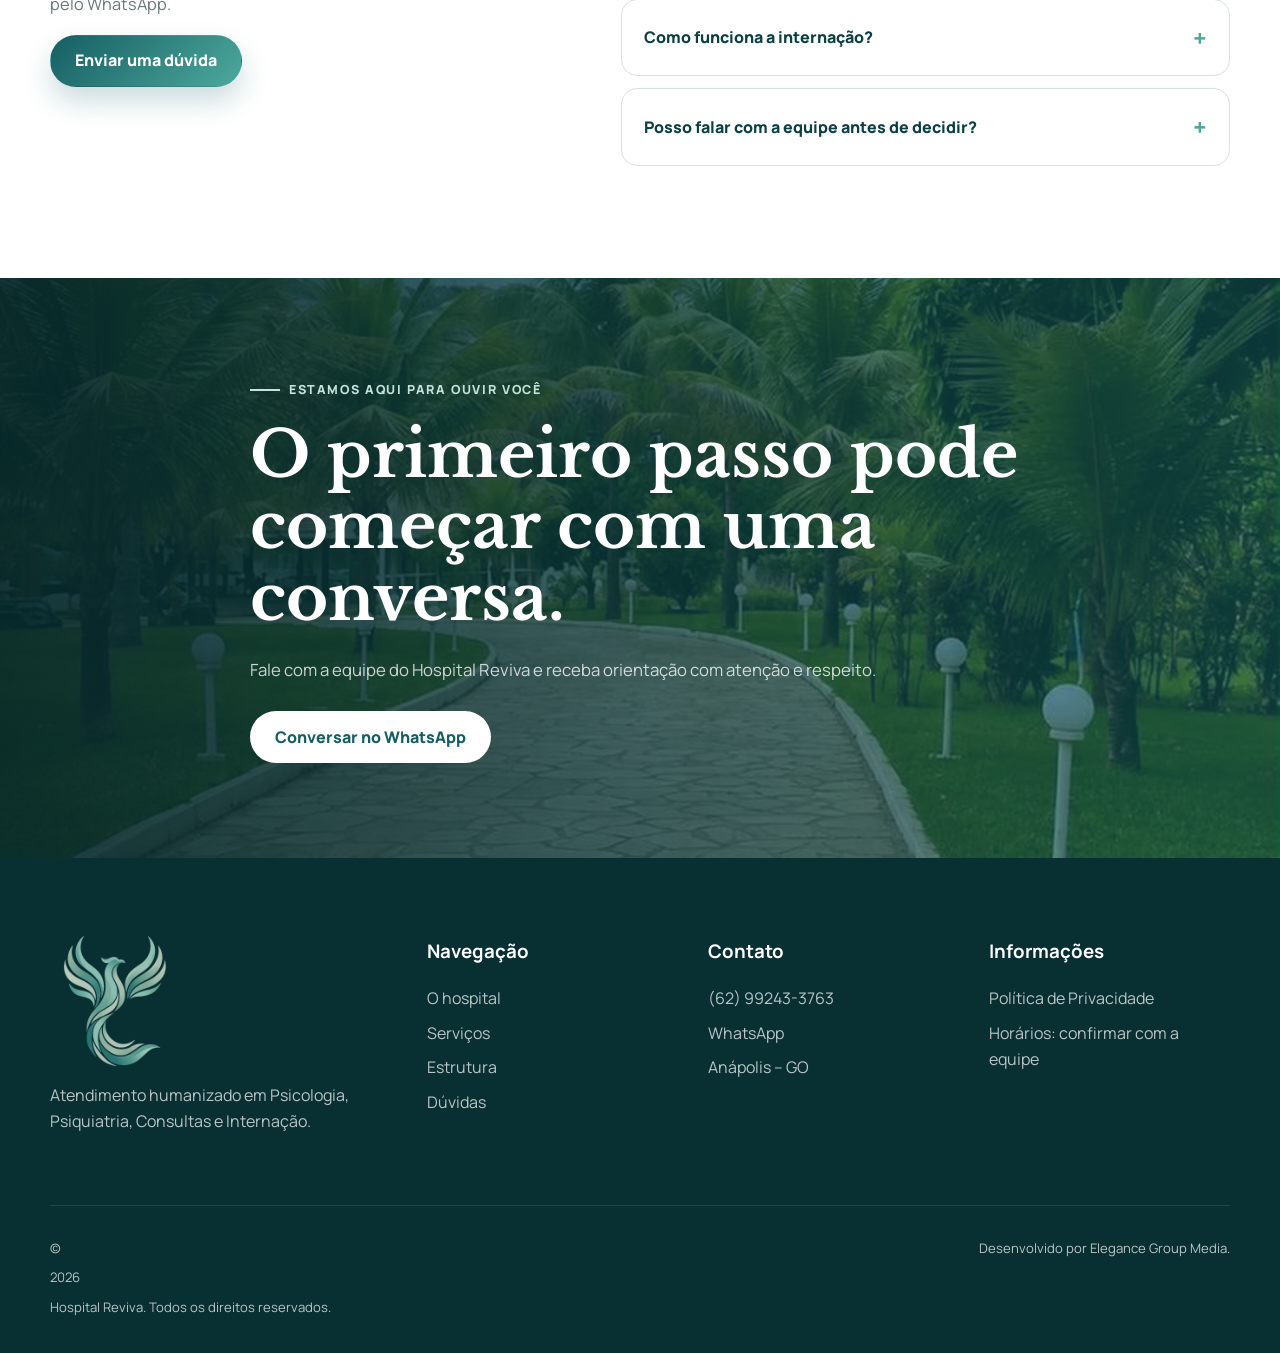
==== commit 304c2f3e: "Update index.html" ====
--- a/index.html
+++ b/index.html
@@ -29,7 +29,7 @@
     "@type":"Hospital",
     "name":"Hospital Reviva",
     "description":"Atendimento humanizado em Psicologia, Psiquiatria, Consultas e Internação.",
-    "telephone":"+55 61 99913-1071",
+    "telephone":"+55 62 99243-3763",
     "image":"assets/images/hero.webp",
     "url":"https://SEU-DOMINIO.com.br"
   }
@@ -57,7 +57,7 @@
       </nav>
 
       <a class="button button--header whatsapp-link" target="_blank" rel="noopener"
-         href="https://wa.me/5561999131071?text=Olá%2C%20gostaria%20de%20mais%20informações%20sobre%20o%20Hospital%20Reviva.">
+         href="https://wa.me/556299433763?text=Olá%2C%20gostaria%20de%20mais%20informações%20sobre%20o%20Hospital%20Reviva.">
         Falar no WhatsApp
       </a>
     </div>
@@ -79,7 +79,7 @@
 
           <div class="hero__actions">
             <a class="button button--primary whatsapp-link" target="_blank" rel="noopener"
-               href="https://wa.me/5561999131071?text=Olá%2C%20gostaria%20de%20agendar%20uma%20avaliação%20no%20Hospital%20Reviva.">
+               href="https://wa.me/5562992433763?text=Olá%2C%20gostaria%20de%20agendar%20uma%20avaliação%20no%20Hospital%20Reviva.">
               Agendar uma conversa
             </a>
             <a class="button button--ghost" href="#estrutura">Conhecer a estrutura</a>
@@ -166,7 +166,7 @@
           </div>
 
           <a class="text-link whatsapp-link" target="_blank" rel="noopener"
-             href="https://wa.me/5561999131071?text=Olá%2C%20gostaria%20de%20conhecer%20melhor%20o%20Hospital%20Reviva.">
+             href="https://wa.me/5562992433763?text=Olá%2C%20gostaria%20de%20conhecer%20melhor%20o%20Hospital%20Reviva.">
             Falar com nossa equipe <span>→</span>
           </a>
         </div>
@@ -187,7 +187,7 @@
             <h3>Psicologia</h3>
             <p>Acompanhamento psicológico com escuta qualificada e atenção às necessidades individuais.</p>
             <a class="whatsapp-link" target="_blank" rel="noopener"
-               href="https://wa.me/5561999131071?text=Olá%2C%20gostaria%20de%20informações%20sobre%20Psicologia.">Saiba mais →</a>
+               href="https://wa.me/5562992433763?text=Olá%2C%20gostaria%20de%20informações%20sobre%20Psicologia.">Saiba mais →</a>
           </article>
 
           <article class="service-card service-card--featured reveal">
@@ -196,7 +196,7 @@
             <h3>Psiquiatria</h3>
             <p>Avaliação e acompanhamento médico com responsabilidade, atenção e atendimento individualizado.</p>
             <a class="whatsapp-link" target="_blank" rel="noopener"
-               href="https://wa.me/5561999131071?text=Olá%2C%20gostaria%20de%20informações%20sobre%20Psiquiatria.">Saiba mais →</a>
+               href="https://wa.me/5562992433763?text=Olá%2C%20gostaria%20de%20informações%20sobre%20Psiquiatria.">Saiba mais →</a>
           </article>
 
           <article class="service-card reveal">
@@ -204,7 +204,7 @@
             <h3>Consultas</h3>
             <p>Atendimento para avaliação, orientação e definição dos próximos passos junto à equipe.</p>
             <a class="whatsapp-link" target="_blank" rel="noopener"
-               href="https://wa.me/5561999131071?text=Olá%2C%20gostaria%20de%20informações%20sobre%20Consultas.">Saiba mais →</a>
+               href="https://wa.me/5562992433763?text=Olá%2C%20gostaria%20de%20informações%20sobre%20Consultas.">Saiba mais →</a>
           </article>
 
           <article class="service-card reveal">
@@ -212,7 +212,7 @@
             <h3>Internação</h3>
             <p>Estrutura preparada para acolhimento, acompanhamento e suporte profissional em ambiente seguro.</p>
             <a class="whatsapp-link" target="_blank" rel="noopener"
-               href="https://wa.me/5561999131071?text=Olá%2C%20gostaria%20de%20informações%20sobre%20Internação.">Saiba mais →</a>
+               href="https://wa.me/5562992433763?text=Olá%2C%20gostaria%20de%20informações%20sobre%20Internação.">Saiba mais →</a>
           </article>
         </div>
       </div>
@@ -273,7 +273,7 @@
           </div>
 
           <a class="button button--primary whatsapp-link" target="_blank" rel="noopener"
-             href="https://wa.me/5561999131071?text=Olá%2C%20gostaria%20de%20falar%20com%20a%20equipe%20do%20Hospital%20Reviva.">
+             href="https://wa.me/5562992433763?text=Olá%2C%20gostaria%20de%20falar%20com%20a%20equipe%20do%20Hospital%20Reviva.">
             Conversar com a equipe
           </a>
         </div>
@@ -317,7 +317,7 @@
           <h2>Informações para ajudar você a dar o próximo passo.</h2>
           <p>Não encontrou sua dúvida? Nossa equipe pode orientar você pelo WhatsApp.</p>
           <a class="button button--primary whatsapp-link" target="_blank" rel="noopener"
-             href="https://wa.me/5561999131071?text=Olá%2C%20tenho%20uma%20dúvida%20sobre%20o%20Hospital%20Reviva.">
+             href="https://wa.me/5562992433763?text=Olá%2C%20tenho%20uma%20dúvida%20sobre%20o%20Hospital%20Reviva.">
             Enviar uma dúvida
           </a>
         </div>
@@ -355,7 +355,7 @@
         <h2>O primeiro passo pode começar com uma conversa.</h2>
         <p>Fale com a equipe do Hospital Reviva e receba orientação com atenção e respeito.</p>
         <a class="button button--light whatsapp-link" target="_blank" rel="noopener"
-           href="https://wa.me/5561999131071?text=Olá%2C%20gostaria%20de%20falar%20com%20o%20Hospital%20Reviva.">
+           href="https://wa.me/5562992433763?text=Olá%2C%20gostaria%20de%20falar%20com%20o%20Hospital%20Reviva.">
           Conversar no WhatsApp
         </a>
       </div>
@@ -377,7 +377,7 @@
       </div>
       <div>
         <h3>Contato</h3>
-        <a href="tel:+5561999131071">(61) 99913-1071</a>
+        <a href="tel:+5562992433763">(62) 99243-3763</a>
         <a class="whatsapp-link" href="https://wa.me/5561999131071" target="_blank" rel="noopener">WhatsApp</a>
         <span>Anápolis – GO</span>
       </div>
@@ -395,7 +395,7 @@
   </footer>
 
   <a class="floating-whatsapp whatsapp-link" target="_blank" rel="noopener"
-     href="https://wa.me/5561999131071?text=Olá%2C%20gostaria%20de%20mais%20informações."
+     href="https://wa.me/5562992433763?text=Olá%2C%20gostaria%20de%20mais%20informações."
      aria-label="Falar com o Hospital Reviva pelo WhatsApp">
     WhatsApp
   </a>
@@ -403,4 +403,4 @@
   <button class="to-top" aria-label="Voltar ao topo">↑</button>
   <script src="main.js"></script>
 </body>
-</html>+</html>
